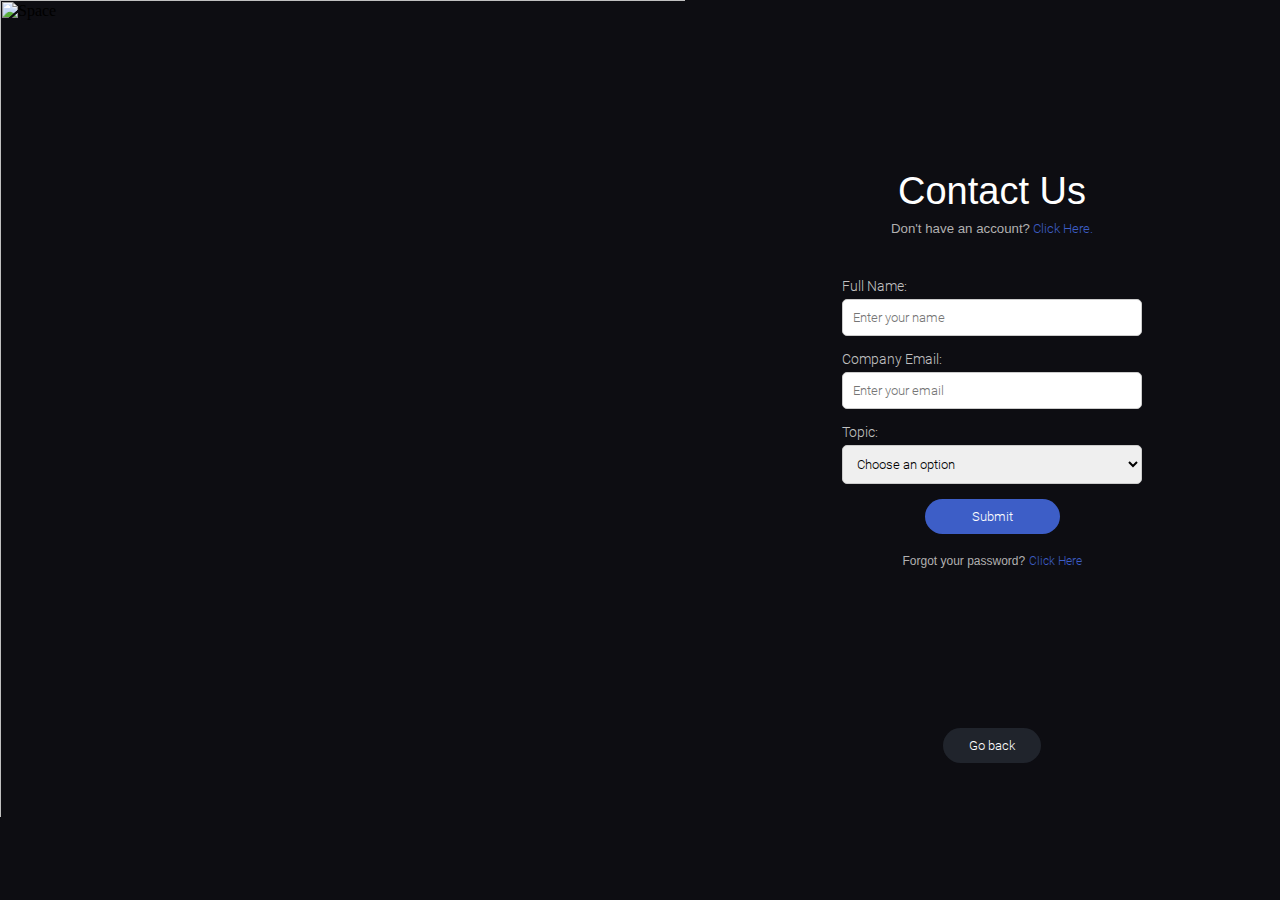
==== internalpages/contact/index.html @ 710b8db7 "added the contact us page, with all the fields except the last one" ====
<!DOCTYPE lang="en" html>
<html lang="en">
    <head>
    <!---linking to the css stylesheet-->
    <link rel="stylesheet" href="/internalpages/contact/styles.css">

    <!--The favicon of the website-->
    <link rel="icon" type="image/x-icon" href="/assets/Favicon-new.ico">


    <meta name="viewport" content="width=device-width, initial-scale=1.0">
    <meta charset="UTF-8" />
    <!---Title of the page-->
    <title>Zype | Contact Us</title>
    <style>
      @font-face {
        font-family: 'F1';
        src: url('Fonts/gotham-rounded/GothamRounded-Light.otf') format('opentype'),
             url('Fonts/gotham-rounded/GothamRoundedLight_21020.ttf') format('truetype');
      } 
      @font-face {
        font-family: 'F2';
        src: url('/Fonts/Roboto/Roboto-Light.ttf') format('opentype'),
             url('/Fonts/Roboto/Roboto-Thin.ttf') format('truetype');
      } 
    
    </style>
  </head>
  <body>
    <div class="full-page">
        <div class="grid-container">
            <div class="block1">
                <img src="assets/space.jpg" alt="Space">
            </div>
    
            <div class="block2">
                <h2 id="headline">Contact Us</h2>
                <h5 id="subheader">Don't have an account?<a id="clickhere-link" style="text-decoration: none" href="/internalpages/start-now/start-now.html"> Click Here.</a></h5>
                <form class="form-horizontal" role="login" id="loginForm">
                    <!-- the actual form-->

                    <!-- the name field-->
                    <label for="login">Full Name:</label>
                    <input type="name" id="name" placeholder="Enter your name"  required>

                    <!-- the email field-->
                    <label for="email">Company Email:</label>
                    <input type="email" id="email" placeholder="Enter your email"  required>

                    <!---This is the topic field-->
                    <label for="topic" id="topic" name="topic" required>Topic:</label>
                    <select id="referrer" name="referrer">
                        <option value="" disabled selected>Choose an option</option>
                        <option value="SQ">Sales Query</option>
                        <option value="TS">Technical Support</option>
                        <option value="IWZ">Invest With Zype</option>
                        <option value="Other">Other</option>
                    </select>

                    <!----This is for message field-->


                   
                   
                   
                    <!---The submit button-->
                    <input type="submit" id="submit" placeholder="Submit">

                </form>
                <h5 style="padding-top: -20px;" id="password-recovery">Forgot your password? <a style="color: #3D5EC7 ; text-decoration: none" href="#password-recovery">Click Here</a></h5>
                <a style="text-decoration: none" href="/index.html"><button class="back-button"> Go back </button></a>
            </div>
          </div>
        </div>

  </body>
  </html>
---- internalpages/contact/styles.css ----
html, body {
    background:  #0D0D12;
    margin: 0px;
  }
  h1,h2,h3,h4,h5,h6{
    font-family: 'F1',sans-serif; 
  }
  p,a,button, input, select, textarea,form, label{
    font-family: 'F2', sans-serif;
  }
  body{
    overflow-x: hidden;
  }
  .full-page {
    margin: 0px;
  }
  .grid-container {
    display: grid;
    grid-template-columns: repeat(2, 1fr);
    grid-gap: 0px;
    padding: 0px;
    margin: 0;
    border: none;
  }
  
  .block1 {
    background-color: transparent;
    border: none;
    width: 100%;

  }
  .block2 {
    background-color: transparent;
    height: auto;
    padding-top: 120px;
    border: none;
    width: 110%;
    padding-left: -20px;
  }
  #headline{
    color: white;
    text-align: center;
    font-weight: 300;
    font-size: 38px;
    margin-top: 50px;
    margin-bottom: 8px;
  }
  #subheader{
    color: rgb(177, 176, 176);
    text-align: center;
    margin-top: 0px;
    font-weight: lighter;
  }
  #clickhere-link{
    color: #3D5EC7;
  }
form {
    width: 300px;
    margin: 0 auto;
    padding: 20px;
    border: 0px solid #ccc;
    border-radius: 5px;
}
label {
    display: block;
    color: rgb(194, 194, 194);
    margin-bottom: 5px;
    font-size: 14px;
    font-weight: 100;
}
input[type="email"],
input[type="password"],
input[type="name"], select {
    width: 100%;
    padding: 10px;
    margin-bottom: 15px;
    border: 1px solid #ccc;
    border-radius: 5px;
    box-sizing: border-box;
}
input[type="submit"] {
    background-color: #3D5EC7;
    color: white;
    padding: 10px 15px;
    border: none;
    border-radius: 30px;
    cursor: pointer;
    width: 45%;
    display: block;
    margin: auto;

}
input[type="submit"]:hover {
    background-color: #465fb3;
}
img{
    width: 107%;
    padding: -10px;
}
#password-recovery{
  color: rgb(177, 176, 176);
  text-align: center;
  font-weight: lighter;
  margin-top: 0px;
  font-size: 12px;
}
.back-button {
  background-color: #20242C;
  color: white;
  padding: 10px 15px;
  border: none;
  border-radius: 30px;
  cursor: pointer;
  width: 14%;
  display: block;
  margin: auto;
  margin-top: 160px;
}
.back-button:hover{
  color: black;
  background-color: white;
}
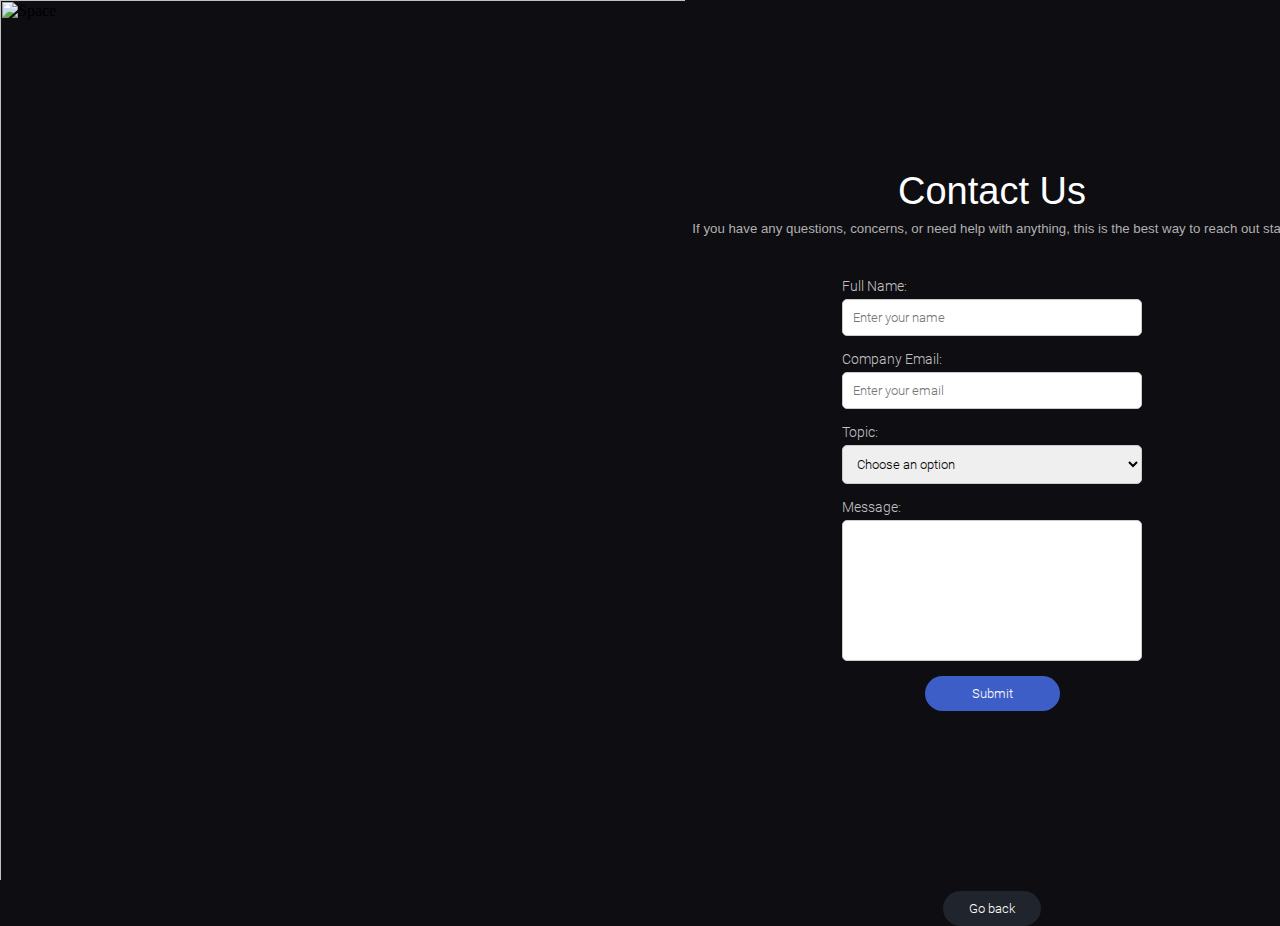
==== commit d508ac17: "removed the unnecessary elements, added more comments to make the code more readable" ====
--- a/internalpages/contact/index.html
+++ b/internalpages/contact/index.html
@@ -35,12 +35,13 @@
     
             <div class="block2">
                 <h2 id="headline">Contact Us</h2>
-                <h5 id="subheader">Don't have an account?<a id="clickhere-link" style="text-decoration: none" href="/internalpages/start-now/start-now.html"> Click Here.</a></h5>
+                <h5 id="subheader">If you have any questions, concerns, or need help
+                     with anything, this is the best way to reach out staff.</h5>
                 <form class="form-horizontal" role="login" id="loginForm">
                     <!-- the actual form-->
 
                     <!-- the name field-->
-                    <label for="login">Full Name:</label>
+                    <label for="name">Full Name:</label>
                     <input type="name" id="name" placeholder="Enter your name"  required>
 
                     <!-- the email field-->
@@ -58,6 +59,8 @@
                     </select>
 
                     <!----This is for message field-->
+                    <label for="message">Message:</label>
+                    <input type="message" id="name" required>
 
 
                    
@@ -67,7 +70,6 @@
                     <input type="submit" id="submit" placeholder="Submit">
 
                 </form>
-                <h5 style="padding-top: -20px;" id="password-recovery">Forgot your password? <a style="color: #3D5EC7 ; text-decoration: none" href="#password-recovery">Click Here</a></h5>
                 <a style="text-decoration: none" href="/index.html"><button class="back-button"> Go back </button></a>
             </div>
           </div>
--- a/internalpages/contact/styles.css
+++ b/internalpages/contact/styles.css
@@ -1,3 +1,4 @@
+/* styling for the whole page, to fit the color scheme*/
 html, body {
     background:  #0D0D12;
     margin: 0px;
@@ -11,9 +12,13 @@
   body{
     overflow-x: hidden;
   }
+
+  /* gave this div that full page effect */
   .full-page {
     margin: 0px;
   }
+
+  /* seperating the page into 2 sections */
   .grid-container {
     display: grid;
     grid-template-columns: repeat(2, 1fr);
@@ -22,7 +27,7 @@
     margin: 0;
     border: none;
   }
-  
+  /* different styling for each block */
   .block1 {
     background-color: transparent;
     border: none;
@@ -37,6 +42,8 @@
     width: 110%;
     padding-left: -20px;
   }
+
+  /* styling for the various elements in the page */
   #headline{
     color: white;
     text-align: center;
@@ -54,6 +61,7 @@
   #clickhere-link{
     color: #3D5EC7;
   }
+  /* styling for the form */
 form {
     width: 300px;
     margin: 0 auto;
@@ -78,6 +86,16 @@
     border-radius: 5px;
     box-sizing: border-box;
 }
+input[type="message"]{
+    width: 100%;
+    padding: 10px;
+    margin-bottom: 15px;
+    border: 1px solid #ccc;
+    border-radius: 5px;
+    box-sizing: border-box;
+    height: 20%;
+
+}
 input[type="submit"] {
     background-color: #3D5EC7;
     color: white;
@@ -97,13 +115,7 @@
     width: 107%;
     padding: -10px;
 }
-#password-recovery{
-  color: rgb(177, 176, 176);
-  text-align: center;
-  font-weight: lighter;
-  margin-top: 0px;
-  font-size: 12px;
-}
+
 .back-button {
   background-color: #20242C;
   color: white;
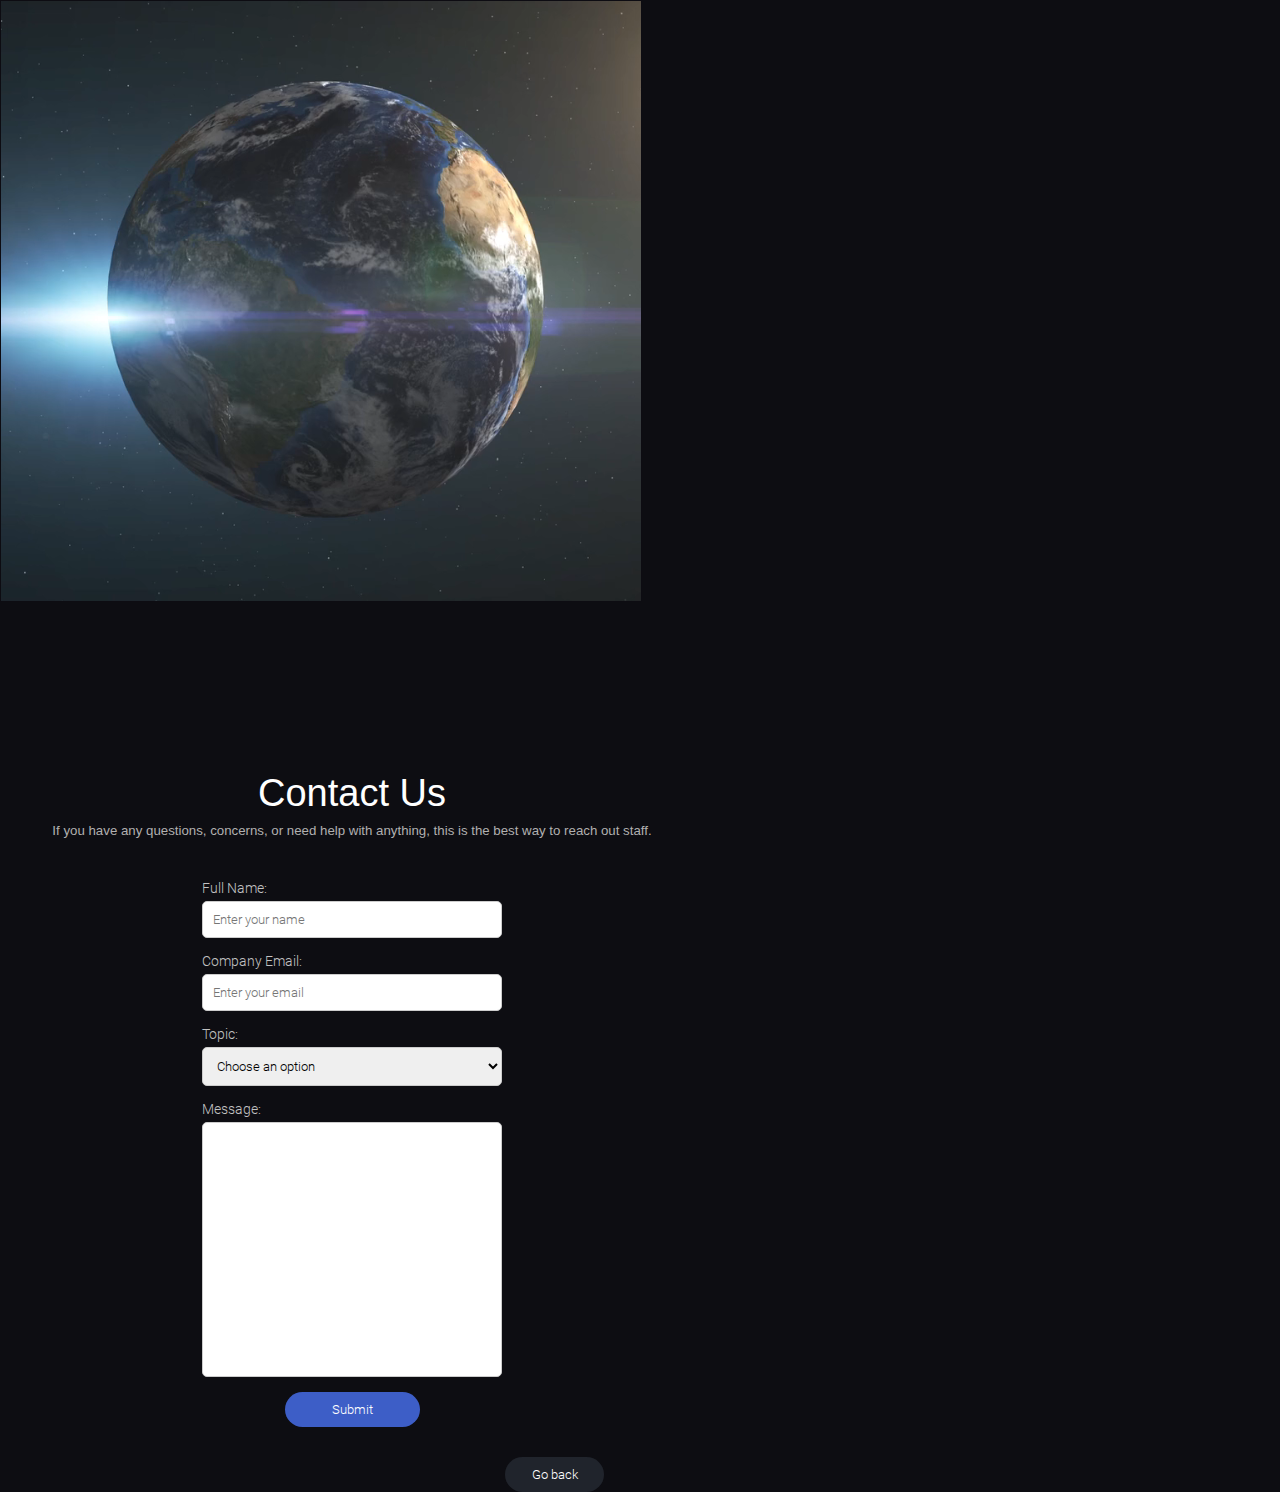
==== commit ac9c88b0: "added a video on the left side of the grid" ====
--- a/internalpages/contact/index.html
+++ b/internalpages/contact/index.html
@@ -29,9 +29,13 @@
   <body>
     <div class="full-page">
         <div class="grid-container">
+            <!---The first block, with the video on the left-->
             <div class="block1">
-                <img src="assets/space.jpg" alt="Space">
+                <div class="video-wrapper">
+                    <video src="/internalpages/contact/assets/planet.mp4" loop autoplay></video>
             </div>
+
+            <!--The second block where we have our contact form-->
     
             <div class="block2">
                 <h2 id="headline">Contact Us</h2>
--- a/internalpages/contact/styles.css
+++ b/internalpages/contact/styles.css
@@ -116,6 +116,7 @@
     padding: -10px;
 }
 
+/*the button to go back to the homepage*/
 .back-button {
   background-color: #20242C;
   color: white;
@@ -126,9 +127,28 @@
   width: 14%;
   display: block;
   margin: auto;
-  margin-top: 160px;
+  margin-top: 10px;
+  margin-right: 100px;
 }
 .back-button:hover{
   color: black;
   background-color: white;
 }
+
+/* Css for the video */
+.video-wrapper {
+    position: relative;
+    width: 100%;
+    border: 0.5px solid #0D0C12;
+    height: 600px;
+  }
+  
+  .video-wrapper video {
+    display: block;
+    width: 100%;
+    height: 600px;
+  }
+  video{
+    height: 50%;
+    object-fit: cover;
+  }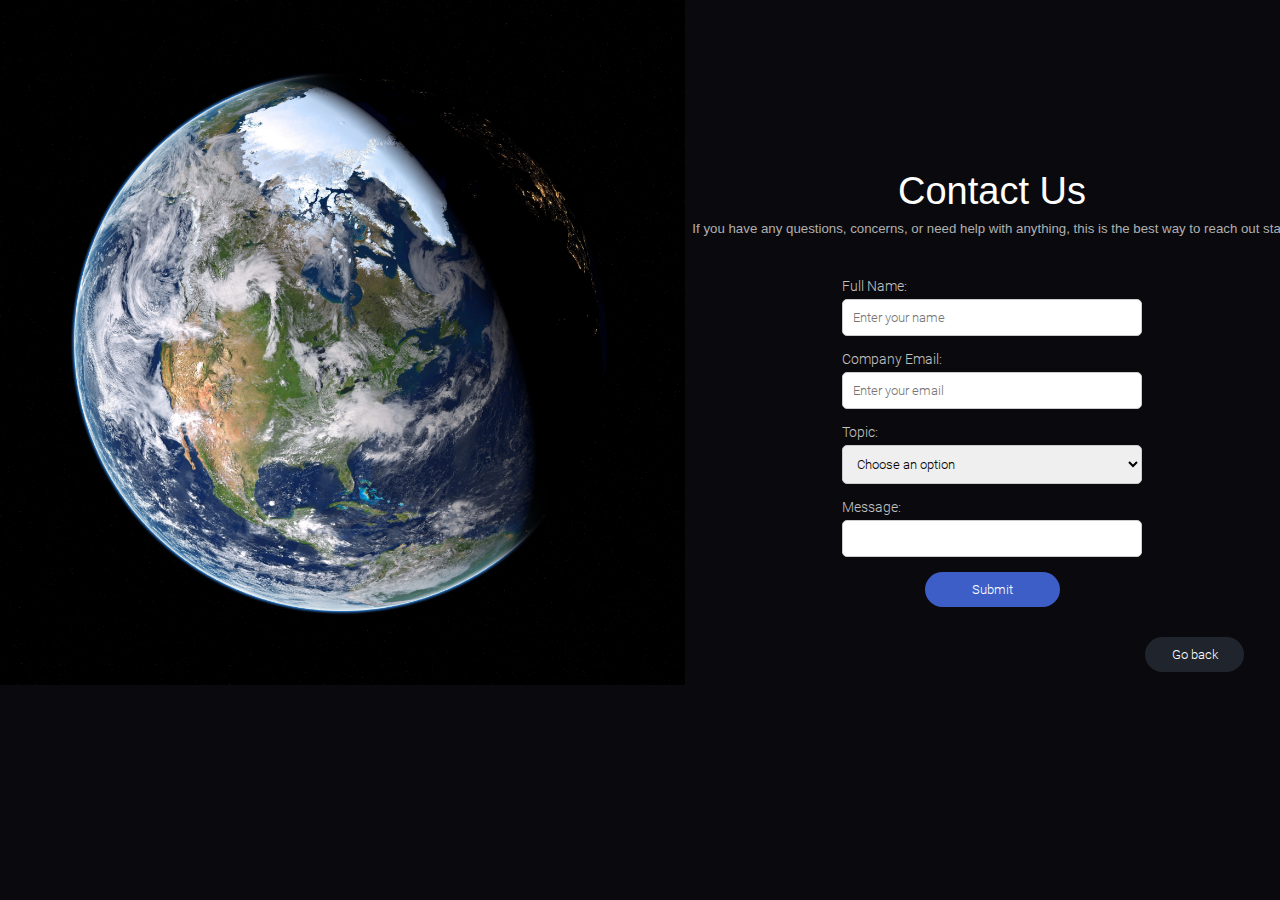
==== commit 5382b5f1: "fixed the issue with the contact page grid" ====
--- a/internalpages/contact/index.html
+++ b/internalpages/contact/index.html
@@ -1,4 +1,4 @@
-<!DOCTYPE lang="en" html>
+<!DOCTYPE html>
 <html lang="en">
     <head>
     <!---linking to the css stylesheet-->
@@ -30,10 +30,10 @@
     <div class="full-page">
         <div class="grid-container">
             <!---The first block, with the video on the left-->
-            <div class="block1">
-                <div class="video-wrapper">
-                    <video src="/internalpages/contact/assets/planet.mp4" loop autoplay></video>
-            </div>
+           <div class="block1">
+           <img src="/assets/earthpic.jpg" alt="Earth Picture">
+
+           </div>
 
             <!--The second block where we have our contact form-->
     
--- a/internalpages/contact/styles.css
+++ b/internalpages/contact/styles.css
@@ -1,6 +1,6 @@
 /* styling for the whole page, to fit the color scheme*/
 html, body {
-    background:  #0D0D12;
+    background:  #0a0a0e;
     margin: 0px;
   }
   h1,h2,h3,h4,h5,h6{
@@ -57,9 +57,6 @@
     text-align: center;
     margin-top: 0px;
     font-weight: lighter;
-  }
-  #clickhere-link{
-    color: #3D5EC7;
   }
   /* styling for the form */
 form {
@@ -135,20 +132,6 @@
   background-color: white;
 }
 
-/* Css for the video */
-.video-wrapper {
-    position: relative;
-    width: 100%;
-    border: 0.5px solid #0D0C12;
-    height: 600px;
-  }
-  
-  .video-wrapper video {
-    display: block;
-    width: 100%;
-    height: 600px;
-  }
-  video{
-    height: 50%;
-    object-fit: cover;
-  }+/* Css for the block1 */
+
+
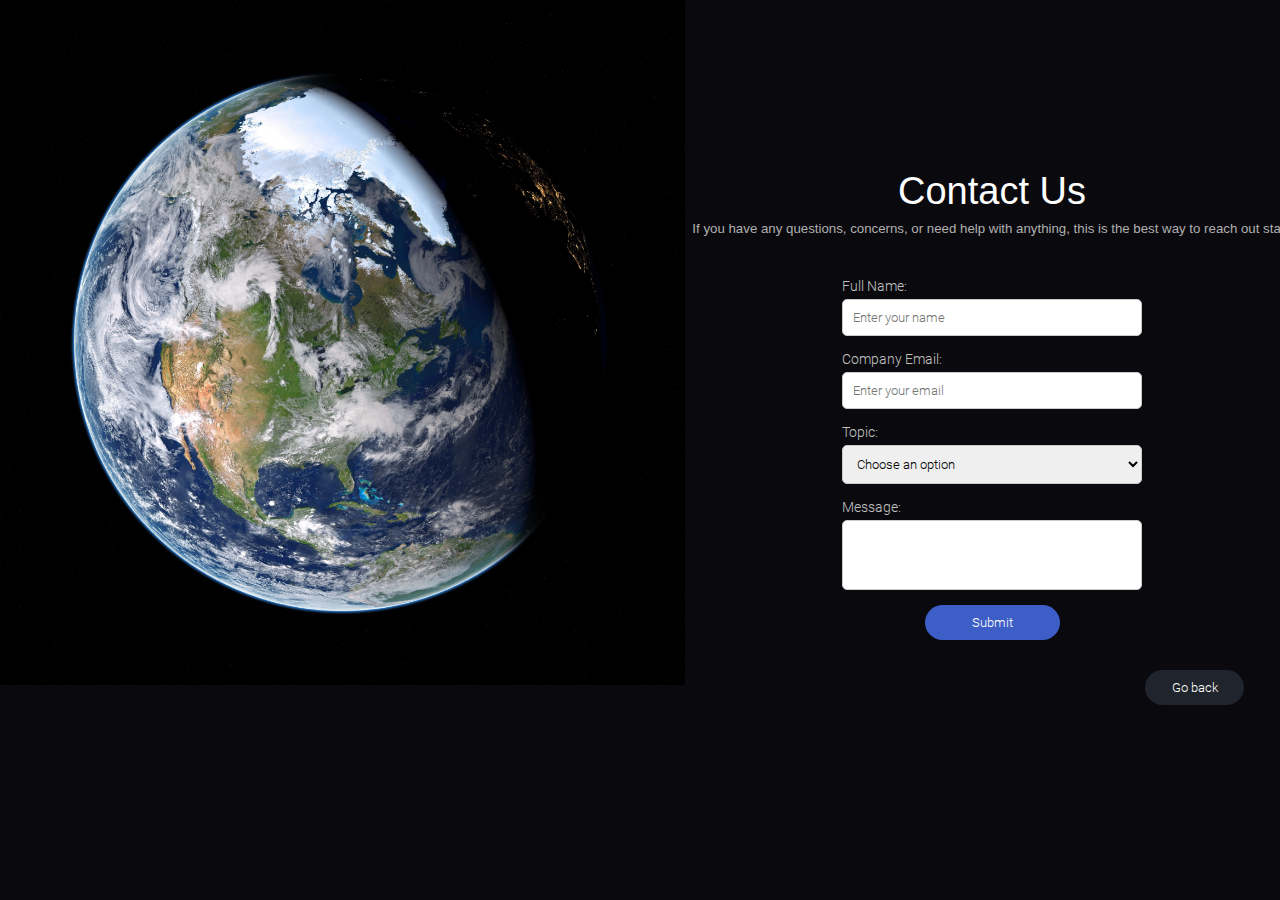
==== commit 53e4d349: "replaced the colors with variables, fixed the issues with the contact us now page and also the login" ====
--- a/internalpages/contact/index.html
+++ b/internalpages/contact/index.html
@@ -12,6 +12,9 @@
     <meta charset="UTF-8" />
     <!---Title of the page-->
     <title>Zype | Contact Us</title>
+
+
+    <!--- The fonts that we're going to be using through the whole website-->
     <style>
       @font-face {
         font-family: 'F1';
--- a/internalpages/contact/styles.css
+++ b/internalpages/contact/styles.css
@@ -90,7 +90,7 @@
     border: 1px solid #ccc;
     border-radius: 5px;
     box-sizing: border-box;
-    height: 20%;
+    height: 70px;
 
 }
 input[type="submit"] {
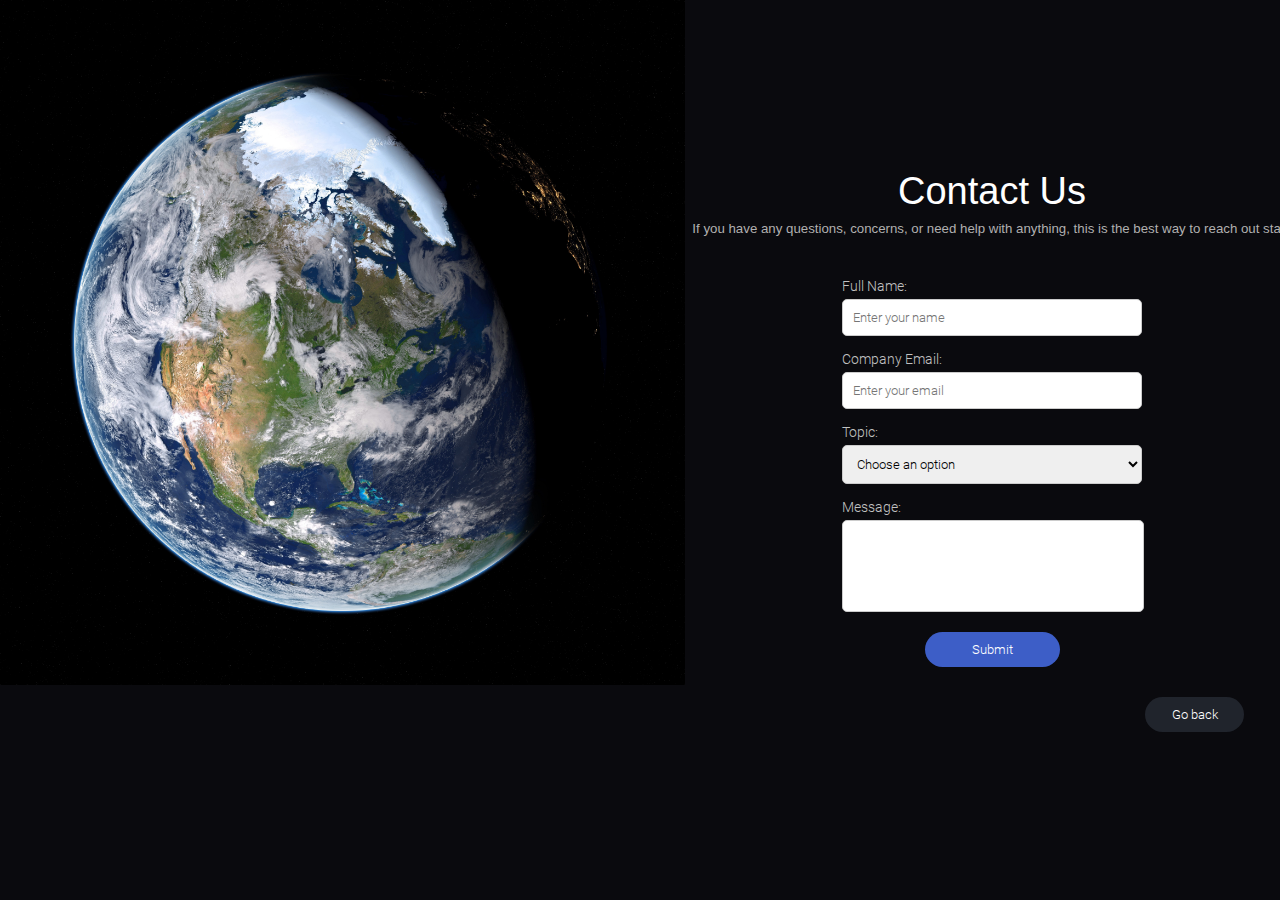
==== commit 5233ca03: "changed all the formatting of all the files to be better organized" ====
--- a/internalpages/contact/index.html
+++ b/internalpages/contact/index.html
@@ -1,86 +1,92 @@
 <!DOCTYPE html>
 <html lang="en">
-    <head>
+  <head>
     <!---linking to the css stylesheet-->
-    <link rel="stylesheet" href="/internalpages/contact/styles.css">
+    <link rel="stylesheet" href="/internalpages/contact/styles.css" />
 
     <!--The favicon of the website-->
-    <link rel="icon" type="image/x-icon" href="/assets/Favicon-new.ico">
+    <link rel="icon" type="image/x-icon" href="/assets/Favicon-new.ico" />
 
-
-    <meta name="viewport" content="width=device-width, initial-scale=1.0">
+    <meta name="viewport" content="width=device-width, initial-scale=1.0" />
     <meta charset="UTF-8" />
     <!---Title of the page-->
     <title>Zype | Contact Us</title>
 
-
     <!--- The fonts that we're going to be using through the whole website-->
     <style>
       @font-face {
-        font-family: 'F1';
-        src: url('Fonts/gotham-rounded/GothamRounded-Light.otf') format('opentype'),
-             url('Fonts/gotham-rounded/GothamRoundedLight_21020.ttf') format('truetype');
-      } 
+        font-family: "F1";
+        src: url("Fonts/gotham-rounded/GothamRounded-Light.otf")
+            format("opentype"),
+          url("Fonts/gotham-rounded/GothamRoundedLight_21020.ttf")
+            format("truetype");
+      }
       @font-face {
-        font-family: 'F2';
-        src: url('/Fonts/Roboto/Roboto-Light.ttf') format('opentype'),
-             url('/Fonts/Roboto/Roboto-Thin.ttf') format('truetype');
-      } 
-    
+        font-family: "F2";
+        src: url("/Fonts/Roboto/Roboto-Light.ttf") format("opentype"),
+          url("/Fonts/Roboto/Roboto-Thin.ttf") format("truetype");
+      }
     </style>
   </head>
   <body>
     <div class="full-page">
-        <div class="grid-container">
-            <!---The first block, with the video on the left-->
-           <div class="block1">
-           <img src="/assets/earthpic.jpg" alt="Earth Picture">
-
-           </div>
-
-            <!--The second block where we have our contact form-->
-    
-            <div class="block2">
-                <h2 id="headline">Contact Us</h2>
-                <h5 id="subheader">If you have any questions, concerns, or need help
-                     with anything, this is the best way to reach out staff.</h5>
-                <form class="form-horizontal" role="login" id="loginForm">
-                    <!-- the actual form-->
-
-                    <!-- the name field-->
-                    <label for="name">Full Name:</label>
-                    <input type="name" id="name" placeholder="Enter your name"  required>
-
-                    <!-- the email field-->
-                    <label for="email">Company Email:</label>
-                    <input type="email" id="email" placeholder="Enter your email"  required>
-
-                    <!---This is the topic field-->
-                    <label for="topic" id="topic" name="topic" required>Topic:</label>
-                    <select id="referrer" name="referrer">
-                        <option value="" disabled selected>Choose an option</option>
-                        <option value="SQ">Sales Query</option>
-                        <option value="TS">Technical Support</option>
-                        <option value="IWZ">Invest With Zype</option>
-                        <option value="Other">Other</option>
-                    </select>
-
-                    <!----This is for message field-->
-                    <label for="message">Message:</label>
-                    <input type="message" id="name" required>
-
-
-                   
-                   
-                   
-                    <!---The submit button-->
-                    <input type="submit" id="submit" placeholder="Submit">
-
-                </form>
-                <a style="text-decoration: none" href="/index.html"><button class="back-button"> Go back </button></a>
-            </div>
-          </div>
+      <div class="grid-container">
+        <!---The first block, with the video on the left-->
+        <div class="block1">
+          <img src="/assets/earthpic.jpg" alt="Earth Picture" />
         </div>
 
+        <!--The second block where we have our contact form-->
+
+        <div class="block2">
+          <h2 id="headline">Contact Us</h2>
+          <h5 id="subheader">
+            If you have any questions, concerns, or need help with anything,
+            this is the best way to reach out staff.
+          </h5>
+          <form class="form-horizontal" role="login" id="loginForm">
+            <!-- the actual form-->
+
+            <!-- the name field-->
+            <label for="name">Full Name:</label>
+            <input
+              type="name"
+              id="name"
+              placeholder="Enter your name"
+              required
+            />
+
+            <!-- the email field-->
+            <label for="email">Company Email:</label>
+            <input
+              type="email"
+              id="email"
+              placeholder="Enter your email"
+              required
+            />
+
+            <!---This is the topic field-->
+            <label for="topic" id="topic" name="topic" required>Topic:</label>
+            <select id="referrer" name="referrer">
+              <option value="" disabled selected>Choose an option</option>
+              <option value="SQ">Sales Query</option>
+              <option value="TS">Technical Support</option>
+              <option value="IWZ">Invest With Zype</option>
+              <option value="Other">Other</option>
+            </select>
+
+            <!----This is for message field-->
+            <label for="message">Message:</label>
+            <input type="message" id="name" required />
+
+            <!---The submit button-->
+            <input type="submit" id="submit" placeholder="Submit" />
+          </form>
+          <a style="text-decoration: none" href="/index.html"
+            ><button class="back-button">Go back</button></a
+          >
+        </div>
+      </div>
+    </div>
   </body>
-  </html>+</html>
--- a/internalpages/contact/styles.css
+++ b/internalpages/contact/styles.css
@@ -1,121 +1,141 @@
+:root {
+  --dark: #20242c;
+  --light: #324976;
+  --background: #0d0d12;
+  --background2: #16181e;
+}
 /* styling for the whole page, to fit the color scheme*/
-html, body {
-    background:  #0a0a0e;
-    margin: 0px;
-  }
-  h1,h2,h3,h4,h5,h6{
-    font-family: 'F1',sans-serif; 
-  }
-  p,a,button, input, select, textarea,form, label{
-    font-family: 'F2', sans-serif;
-  }
-  body{
-    overflow-x: hidden;
-  }
+html,
+body {
+  background: #0a0a0e;
+  margin: 0px;
+}
+h1,
+h2,
+h3,
+h4,
+h5,
+h6 {
+  font-family: "F1", sans-serif;
+}
+p,
+a,
+button,
+input,
+select,
+textarea,
+form,
+label {
+  font-family: "F2", sans-serif;
+}
+body {
+  overflow-x: hidden;
+}
 
-  /* gave this div that full page effect */
-  .full-page {
-    margin: 0px;
-  }
+/* gave this div that full page effect */
+.full-page {
+  margin: 0px;
+}
 
-  /* seperating the page into 2 sections */
-  .grid-container {
-    display: grid;
-    grid-template-columns: repeat(2, 1fr);
-    grid-gap: 0px;
-    padding: 0px;
-    margin: 0;
-    border: none;
-  }
-  /* different styling for each block */
-  .block1 {
-    background-color: transparent;
-    border: none;
-    width: 100%;
+/* seperating the page into 2 sections */
+.grid-container {
+  display: grid;
+  grid-template-columns: repeat(2, 1fr);
+  grid-gap: 0px;
+  padding: 0px;
+  margin: 0;
+  border: none;
+}
+/* different styling for each block */
+.block1 {
+  background-color: transparent;
+  border: none;
+  width: 100%;
+}
+.block2 {
+  background-color: transparent;
+  height: auto;
+  padding-top: 120px;
+  border: none;
+  width: 110%;
+  padding-left: -20px;
+}
 
-  }
-  .block2 {
-    background-color: transparent;
-    height: auto;
-    padding-top: 120px;
-    border: none;
-    width: 110%;
-    padding-left: -20px;
-  }
-
-  /* styling for the various elements in the page */
-  #headline{
-    color: white;
-    text-align: center;
-    font-weight: 300;
-    font-size: 38px;
-    margin-top: 50px;
-    margin-bottom: 8px;
-  }
-  #subheader{
-    color: rgb(177, 176, 176);
-    text-align: center;
-    margin-top: 0px;
-    font-weight: lighter;
-  }
-  /* styling for the form */
+/* styling for the various elements in the page */
+#headline {
+  color: white;
+  text-align: center;
+  font-weight: 300;
+  font-size: 38px;
+  margin-top: 50px;
+  margin-bottom: 8px;
+}
+#subheader {
+  color: rgb(177, 176, 176);
+  text-align: center;
+  margin-top: 0px;
+  font-weight: lighter;
+}
+/* styling for the form */
 form {
-    width: 300px;
-    margin: 0 auto;
-    padding: 20px;
-    border: 0px solid #ccc;
-    border-radius: 5px;
+  width: 300px;
+  margin: 0 auto;
+  padding: 20px;
+  border: 0px solid #ccc;
+  border-radius: 5px;
 }
 label {
-    display: block;
-    color: rgb(194, 194, 194);
-    margin-bottom: 5px;
-    font-size: 14px;
-    font-weight: 100;
+  display: block;
+  color: rgb(194, 194, 194);
+  margin-bottom: 5px;
+  font-size: 14px;
+  font-weight: 100;
 }
 input[type="email"],
 input[type="password"],
-input[type="name"], select {
-    width: 100%;
-    padding: 10px;
-    margin-bottom: 15px;
-    border: 1px solid #ccc;
-    border-radius: 5px;
-    box-sizing: border-box;
+input[type="name"],
+select {
+  width: 100%;
+  padding: 10px;
+  margin-bottom: 15px;
+  border: 1px solid #ccc;
+  border-radius: 5px;
+  box-sizing: border-box;
 }
-input[type="message"]{
-    width: 100%;
-    padding: 10px;
-    margin-bottom: 15px;
-    border: 1px solid #ccc;
-    border-radius: 5px;
-    box-sizing: border-box;
-    height: 70px;
-
+input[type="message"] {
+  width: 100%;
+  border: 1px solid #ccc;
+  border-radius: 5px;
+  box-sizing: border-box;
+  height: 70px;
+  padding: 10px 0;
+  vertical-align: top;
+  margin-bottom: 20px;
+  box-sizing: content-box;
 }
 input[type="submit"] {
-    background-color: #3D5EC7;
-    color: white;
-    padding: 10px 15px;
-    border: none;
-    border-radius: 30px;
-    cursor: pointer;
-    width: 45%;
-    display: block;
-    margin: auto;
-
+  background-color: #3d5ec7;
+  color: white;
+  padding: 10px 15px;
+  border: none;
+  border-radius: 30px;
+  cursor: pointer;
+  width: 45%;
+  display: block;
+  margin: auto;
 }
 input[type="submit"]:hover {
-    background-color: #465fb3;
+  background-color: var(--dark);
+  transform: scale(1.05);
 }
-img{
-    width: 107%;
-    padding: -10px;
+img {
+  width: 107%;
+  padding: -10px;
 }
 
 /*the button to go back to the homepage*/
 .back-button {
-  background-color: #20242C;
+  background-color: #20242c;
   color: white;
   padding: 10px 15px;
   border: none;
@@ -127,11 +147,11 @@
   margin-top: 10px;
   margin-right: 100px;
 }
-.back-button:hover{
-  color: black;
-  background-color: white;
+.back-button:hover {
+  color: white;
+  background-color: var(--light);
 }
 
 /* Css for the block1 */
 
-
+/* new modifications */
